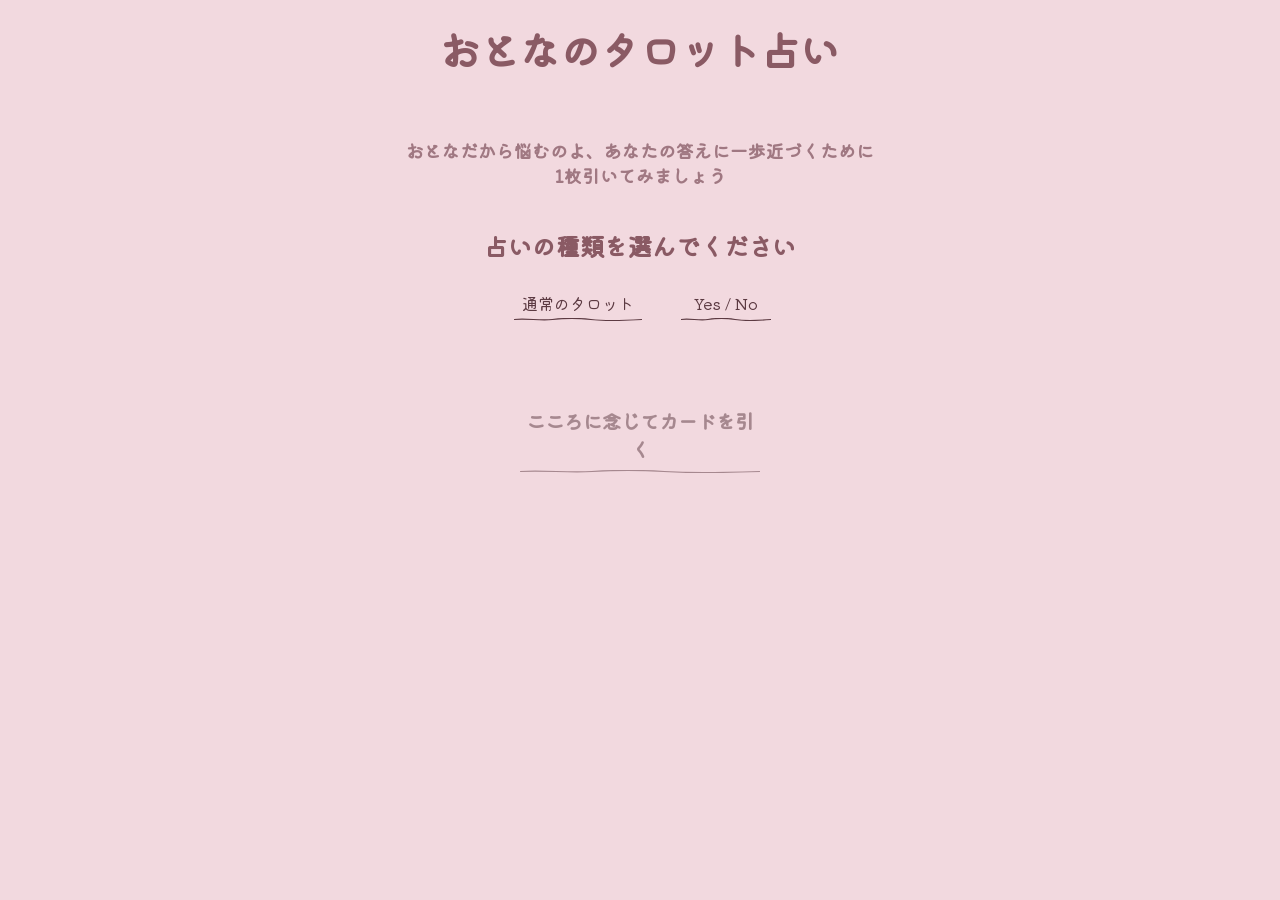
==== index.html @ d060e123 "Update index.html" ====
<!DOCTYPE html>
<html lang="ja">

<head>
  <meta charset="UTF-8">
  <meta name="viewport" content="width=device-width, initial-scale=1.0">
  <title>タロット占い - 大アルカナ1枚引き</title>
  <link rel="preconnect" href="https://fonts.googleapis.com">
  <link rel="preconnect" href="https://fonts.gstatic.com" crossorigin>
  <link href="https://fonts.googleapis.com/css2?family=Zen+Old+Mincho:wght@400;500;600;700;900&display=swap" rel="stylesheet">
  <link href="https://fonts.googleapis.com/css2?family=Kiwi+Maru:wght@300;400;500&display=swap" rel="stylesheet">
  <link rel="stylesheet" href="style.css">
</head>

<body>
  <div class="container">
    <header>
      <h1 id="resetTitle" style="cursor: pointer;">おとなのタロット占い</h1>
      <div style="height:50px; display: block;"></div>
      <h2>おとなだから悩むのよ、あなたの答えに一歩近づくために</h2>
      <h2>1枚引いてみましょう</h2>
    </header>

    <section class="mode-section">
      <h2>占いの種類を選んでください</h2>
      <div class="mode-buttons">
        <button id="normalModeBtn" class="theme-btn">通常のタロット</button>
        <button id="yesnoModeBtn" class="theme-btn">Yes / No</button>
      </div>
    </section>

    <section class="theme-section" id="themeSection" style="display: none;">
      <h2>お題を選んでください</h2>
      <div class="theme-buttons" id="themeButtons">
        <!-- JSで生成 -->
      </div>
    </section>

    <section class="draw-section">
      <button id="drawButton" class="draw-btn" disabled>こころに念じてカードを引く</button>
    </section>

    <section class="result-section" id="resultSection" style="display: none;">
      <div class="card-container">
        <img id="cardImage" src="" alt="タロットカード" class="card-image">
        <div id="positionBadge" class="position-badge"></div>
      </div>
      <div class="card-info">
        <h2 id="cardName"></h2>
        <p id="cardNameEn" class="card-en"></p>
        <div class="interpretation">
          <h3 id="themeLabel"></h3>
          <p id="interpretationText"></p>
        </div>
      </div>
      <button id="redrawButton" class="draw-btn secondary">最初に戻る</button>
    </section>
  </div>

  <script src="script.js"></script>
</body>
</html>
---- style.css ----
* {
  box-sizing: border-box;
  margin: 0;
  padding: 0;
}

body {
  font-family: 'Kiwi Maru', serif;
  background: #f2d9df;
  color: #5c3a42;
  min-height: 100vh;
  padding: 20px;
}

.container {
  max-width: 800px;
  margin: 0 auto;
}

header {
  text-align: center;
  margin-bottom: 40px;
}

header h1 {
  font-size: 2.5rem;
  margin-bottom: 10px;
  color: #8a5a64;
  text-shadow: none;
}

header p,
header h2 {
  font-size: 1.1rem;
  color: #a07882;
}

.mode-section {
  text-align: center;
  margin-bottom: 40px;
}

.mode-section h2 {
  text-align: center;
  margin-bottom: 16px;
  color: #8a5a64;
}

.mode-buttons {
  display: flex;
  flex-wrap: wrap;
  gap: 12px;
  justify-content: center;
}

.theme-section, .draw-section, .result-section {
  background: transparent;
  border-radius: 0;
  padding: 24px;
  margin-bottom: 24px;
  border: none;
  box-shadow: none;
}

.theme-section h2, .card-info h2 {
  margin-bottom: 16px;
  text-align: center;
  color: #8a5a64;
}

.theme-buttons {
  display: flex;
  flex-wrap: wrap;
  gap: 12px;
  justify-content: center;
}

.theme-btn {
  padding: 12px 24px;
  background: transparent;
  border: none;
  appearance: none;
  color: #5c3a42;
  cursor: pointer;
  font-size: 1rem;
  font-family: 'Kiwi Maru', serif;
  transition: all 0.3s;
  position: relative;
}

.theme-btn:hover,
.theme-btn.active {
  color: #4a2c32;
  transform: translateY(-2px);
}

.draw-btn {
  display: block;
  width: 100%;
  max-width: 300px;
  margin: 0 auto;
  padding: 16px 32px;
  background: transparent;
  border: none;
  appearance: none;
  color: #5c3a42;
  font-size: 1.2rem;
  font-weight: bold;
  font-family: 'Kiwi Maru', serif;
  cursor: pointer;
  transition: all 0.3s;
  position: relative;
}

.draw-btn:hover:not(:disabled) {
  color: #4a2c32;
  transform: translateY(-3px);
}

.draw-btn:disabled {
  opacity: 0.5;
  cursor: not-allowed;
}

.draw-btn.secondary {
  margin-top: 20px;
}

.result-section {
  text-align: center;
}

.card-container {
  position: relative;
  display: inline-block;
  margin-bottom: 20px;
  width: 280px;
  aspect-ratio: 2 / 3;
  background: transparent;
}

.card-image {
  max-width: 280px;
  width: 100%;
  height: auto;
  border-radius: 12px;
  box-shadow: 0 10px 30px rgba(140, 80, 100, 0.2);
  transition: transform 0.6s;
  display: block;
}

.card-image.reversed {
  transform: rotate(180deg);
}

.position-badge {
  position: absolute;
  top: 10px;
  right: 10px;
  background: rgba(92, 58, 66, 0.85);
  color: #fff;
  padding: 6px 12px;
  border-radius: 20px;
  font-size: 0.9rem;
  font-weight: bold;
}

.card-en {
  color: #a07882;
  margin-bottom: 16px;
  font-style: italic;
}

.interpretation {
  background: transparent;
  border-radius: 0;
  padding: 20px;
  margin-top: 16px;
  text-align: left;
  border: none;
}

.interpretation h3 {
  color: #8a5a64;
  margin-bottom: 10px;
}

.interpretation p {
  line-height: 1.7;
  font-size: 1.05rem;
  color: #5c3a42;
}

.theme-btn::after,
.draw-btn::after {
  content: "";
  position: absolute;
  left: 10%;
  bottom: 6px;
  width: 80%;
  height: 3px;
  background: url("data:image/svg+xml,%3Csvg xmlns='http://www.w3.org/2000/svg' viewBox='0 0 100 4' preserveAspectRatio='none'%3E%3Cpath d='M0,2 C10,0 20,4 30,2 S50,0 60,2 S80,4 100,2' stroke='%235c3a42' stroke-width='1.5' fill='none'/%3E%3C/svg%3E") no-repeat center;
  background-size: 100% 100%;
  pointer-events: none;
}

.loading {
  text-align: center;
  padding: 40px 20px;
  font-size: 1.1rem;
  color: #8a5a64;
}

@media (max-width: 600px) {
  header h1 {
    font-size: 2rem;
  }
  .card-container {
    width: 220px;
  }
  .card-image {
    max-width: 220px;
  }
}
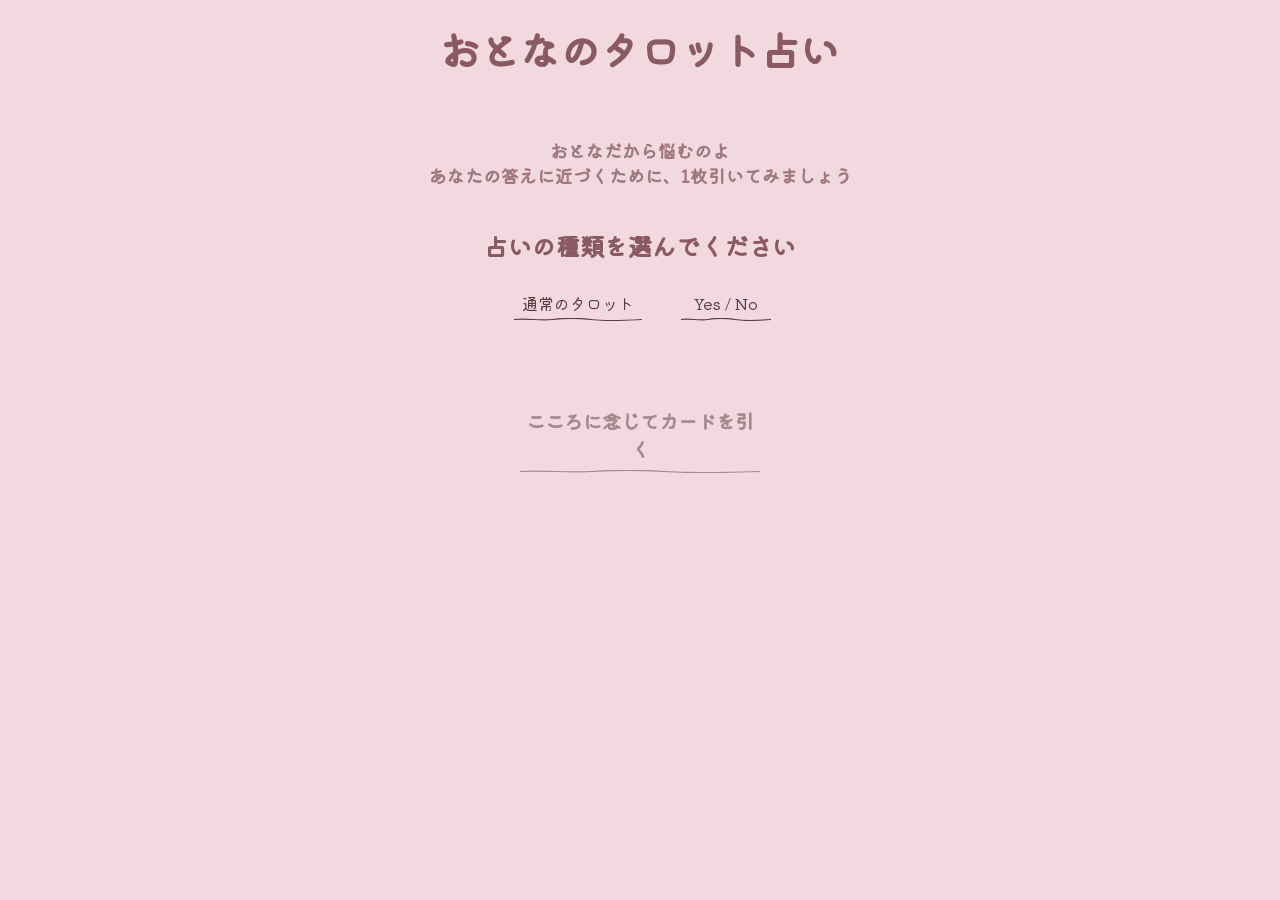
==== commit afb2d2fa: "Update headings for clarity in index.html" ====
--- a/index.html
+++ b/index.html
@@ -17,8 +17,8 @@
     <header>
       <h1 id="resetTitle" style="cursor: pointer;">おとなのタロット占い</h1>
       <div style="height:50px; display: block;"></div>
-      <h2>おとなだから悩むのよ、あなたの答えに一歩近づくために</h2>
-      <h2>1枚引いてみましょう</h2>
+      <h2>おとなだから悩むのよ</h2>
+      <h2>あなたの答えに近づくために、1枚引いてみましょう</h2>
     </header>
 
     <section class="mode-section">
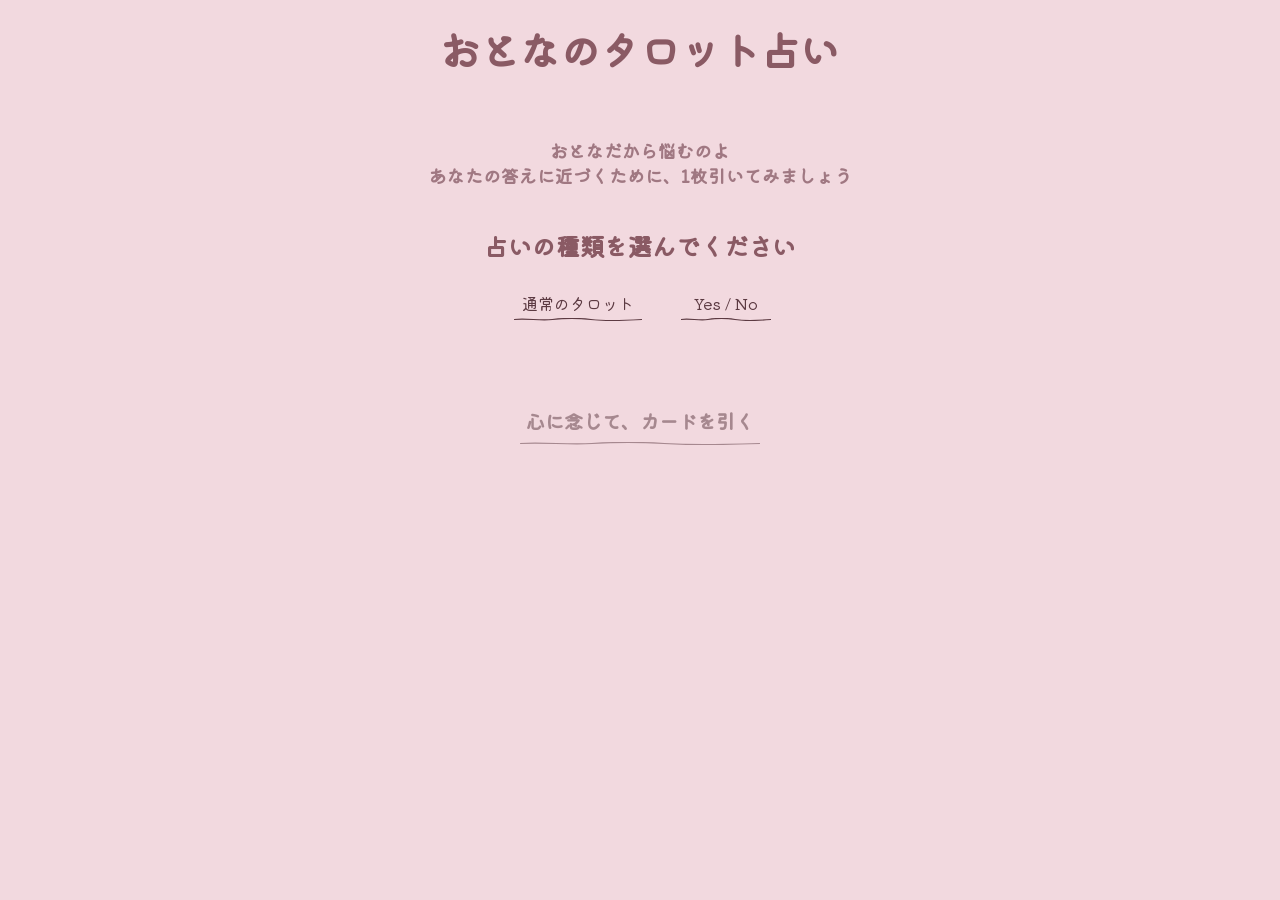
==== commit 80c88c5c: "Update button text in draw section" ====
--- a/index.html
+++ b/index.html
@@ -37,7 +37,7 @@
     </section>
 
     <section class="draw-section">
-      <button id="drawButton" class="draw-btn" disabled>こころに念じてカードを引く</button>
+      <button id="drawButton" class="draw-btn" disabled>心に念じて、カードを引く</button>
     </section>
 
     <section class="result-section" id="resultSection" style="display: none;">
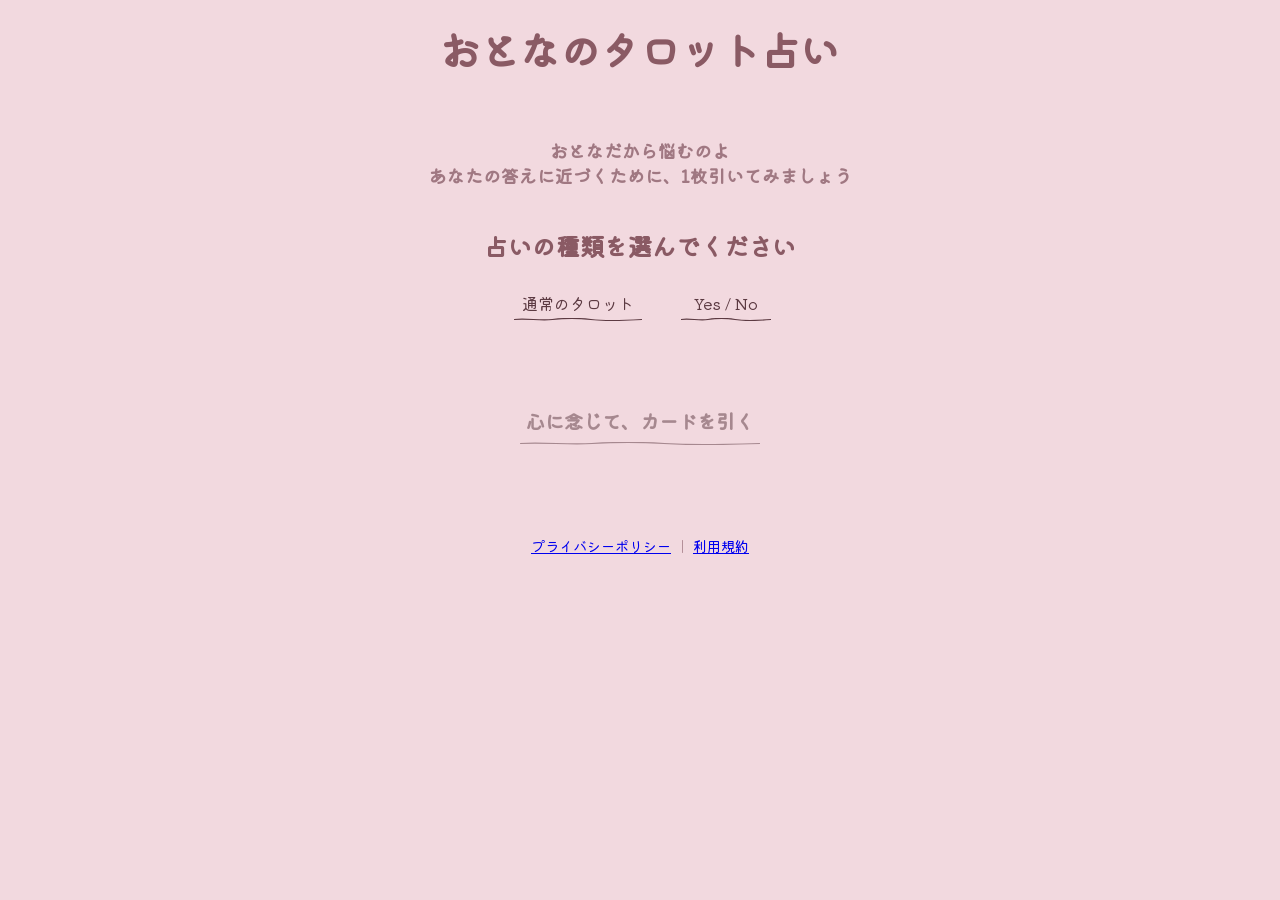
==== commit de1bbab0: "Add footer with privacy and terms links" ====
--- a/index.html
+++ b/index.html
@@ -57,6 +57,12 @@
     </section>
   </div>
 
+
+  <footer style="text-align: center; margin-top: 60px; font-size: 0.9rem; color: #a07882;">
+  <a href="privacy.html">プライバシーポリシー</a> ｜ <a href="terms.html">利用規約</a>
+</footer>
+
+  
   <script src="script.js"></script>
 </body>
 </html>
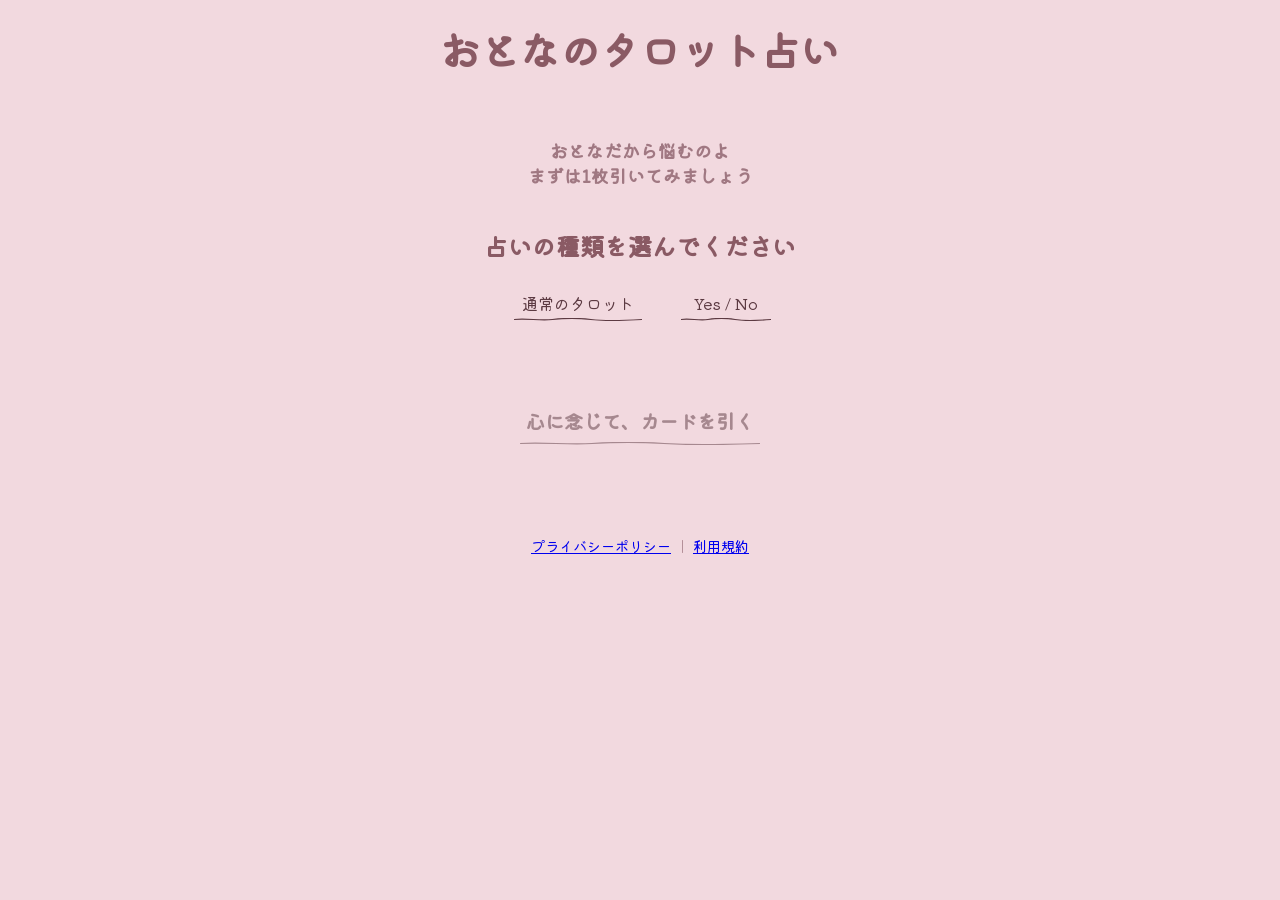
==== commit 65c47972: "Update index.html" ====
--- a/index.html
+++ b/index.html
@@ -18,7 +18,7 @@
       <h1 id="resetTitle" style="cursor: pointer;">おとなのタロット占い</h1>
       <div style="height:50px; display: block;"></div>
       <h2>おとなだから悩むのよ</h2>
-      <h2>あなたの答えに近づくために、1枚引いてみましょう</h2>
+      <h2>まずは1枚引いてみましょう</h2>
     </header>
 
     <section class="mode-section">
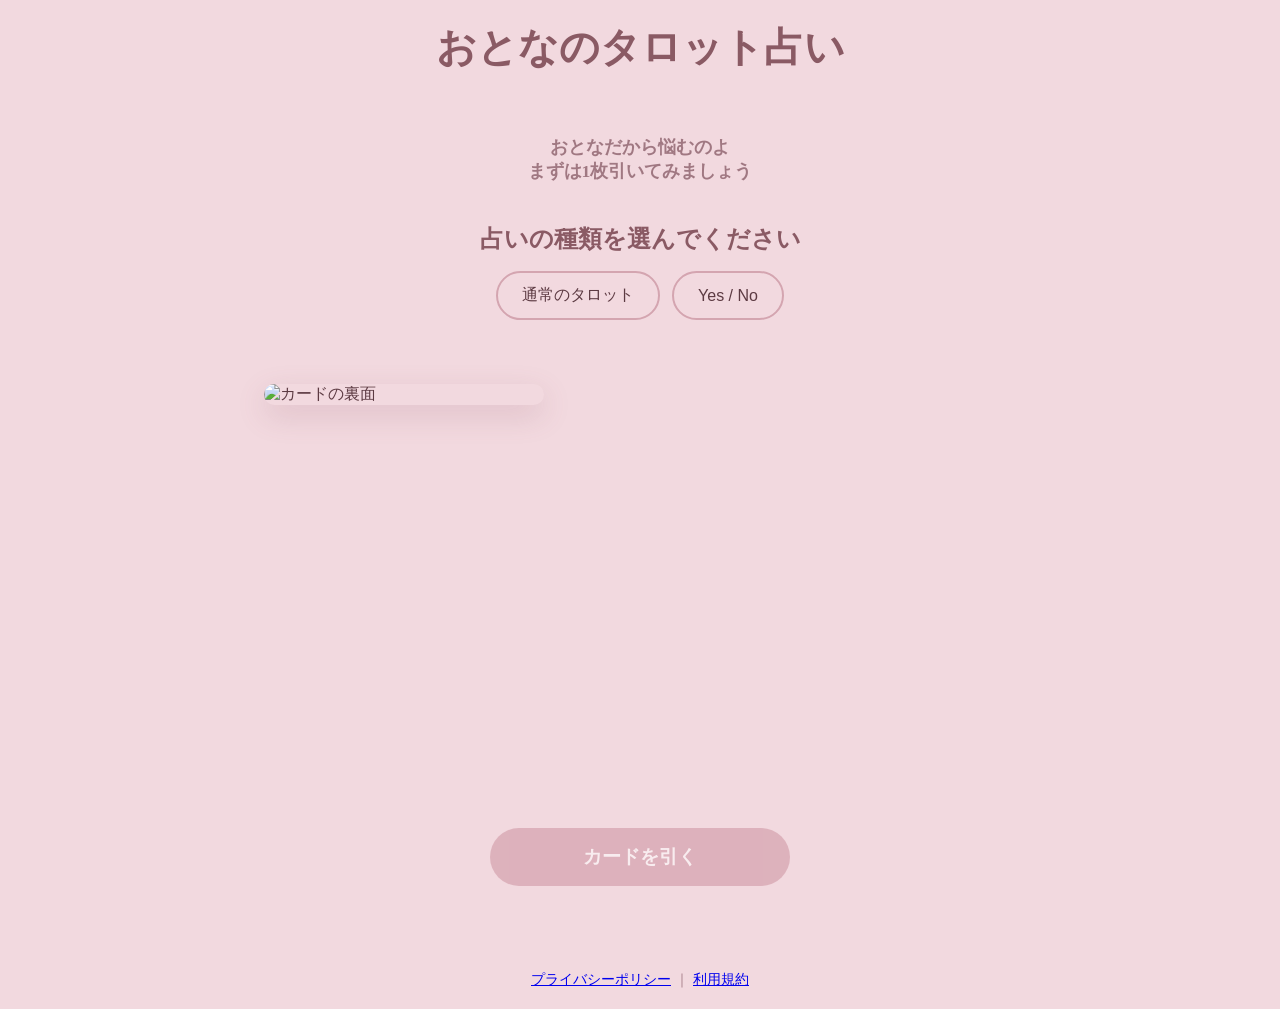
==== commit 9fbebf44: "Update index.html" ====
--- a/index.html
+++ b/index.html
@@ -36,9 +36,12 @@
       </div>
     </section>
 
-    <section class="draw-section">
-      <button id="drawButton" class="draw-btn" disabled>心に念じて、カードを引く</button>
-    </section>
+<section class="draw-section">
+  <div class="card-container" style="margin-bottom: 24px;">
+    <img src="images/card_back.jpg" alt="カードの裏面" class="card-image">
+  </div>
+  <button id="drawButton" class="draw-btn" disabled>カードを引く</button>
+</section>
 
     <section class="result-section" id="resultSection" style="display: none;">
       <div class="card-container">
--- a/style.css
+++ b/style.css
@@ -5,11 +5,15 @@
 }
 
 body {
-  font-family: 'Kiwi Maru', serif;
+  font-family: sans-serif;
   background: #f2d9df;
   color: #5c3a42;
   min-height: 100vh;
   padding: 20px;
+}
+
+h1, h2, h3, h4, h5 {
+  font-family: 'Zen Old Mincho', serif;
 }
 
 .container {
@@ -77,19 +81,20 @@
 
 .theme-btn {
   padding: 12px 24px;
-  background: transparent;
-  border: none;
-  appearance: none;
-  color: #5c3a42;
+  background: #f2d9df;
+  border: 2px solid #d4a5b0;
+  color: #5c3a42;
+  border-radius: 30px;
   cursor: pointer;
   font-size: 1rem;
-  font-family: 'Kiwi Maru', serif;
+  font-family: sans-serif;
   transition: all 0.3s;
-  position: relative;
 }
 
 .theme-btn:hover,
 .theme-btn.active {
+  background: #e8c4cc;
+  border-color: #c98b9a;
   color: #4a2c32;
   transform: translateY(-2px);
 }
@@ -100,20 +105,19 @@
   max-width: 300px;
   margin: 0 auto;
   padding: 16px 32px;
-  background: transparent;
+  background: #c98b9a;
+  color: #fff;
   border: none;
-  appearance: none;
-  color: #5c3a42;
+  border-radius: 30px;
   font-size: 1.2rem;
   font-weight: bold;
-  font-family: 'Kiwi Maru', serif;
+  font-family: sans-serif;
   cursor: pointer;
   transition: all 0.3s;
-  position: relative;
 }
 
 .draw-btn:hover:not(:disabled) {
-  color: #4a2c32;
+  background: #b87a89;
   transform: translateY(-3px);
 }
 
@@ -123,7 +127,14 @@
 }
 
 .draw-btn.secondary {
+  background: #f2d9df;
+  color: #5c3a42;
+  border: 2px solid #d4a5b0;
   margin-top: 20px;
+}
+
+.draw-btn.secondary:hover {
+  background: #e8c4cc;
 }
 
 .result-section {
@@ -191,24 +202,19 @@
   color: #5c3a42;
 }
 
-.theme-btn::after,
-.draw-btn::after {
-  content: "";
-  position: absolute;
-  left: 10%;
-  bottom: 6px;
-  width: 80%;
-  height: 3px;
-  background: url("data:image/svg+xml,%3Csvg xmlns='http://www.w3.org/2000/svg' viewBox='0 0 100 4' preserveAspectRatio='none'%3E%3Cpath d='M0,2 C10,0 20,4 30,2 S50,0 60,2 S80,4 100,2' stroke='%235c3a42' stroke-width='1.5' fill='none'/%3E%3C/svg%3E") no-repeat center;
-  background-size: 100% 100%;
-  pointer-events: none;
-}
-
 .loading {
   text-align: center;
   padding: 40px 20px;
   font-size: 1.1rem;
   color: #8a5a64;
+}
+
+footer {
+  text-align: center;
+  margin-top: 60px;
+  font-size: 0.9rem;
+  color: #a07882;
+  font-family: sans-serif;
 }
 
 @media (max-width: 600px) {
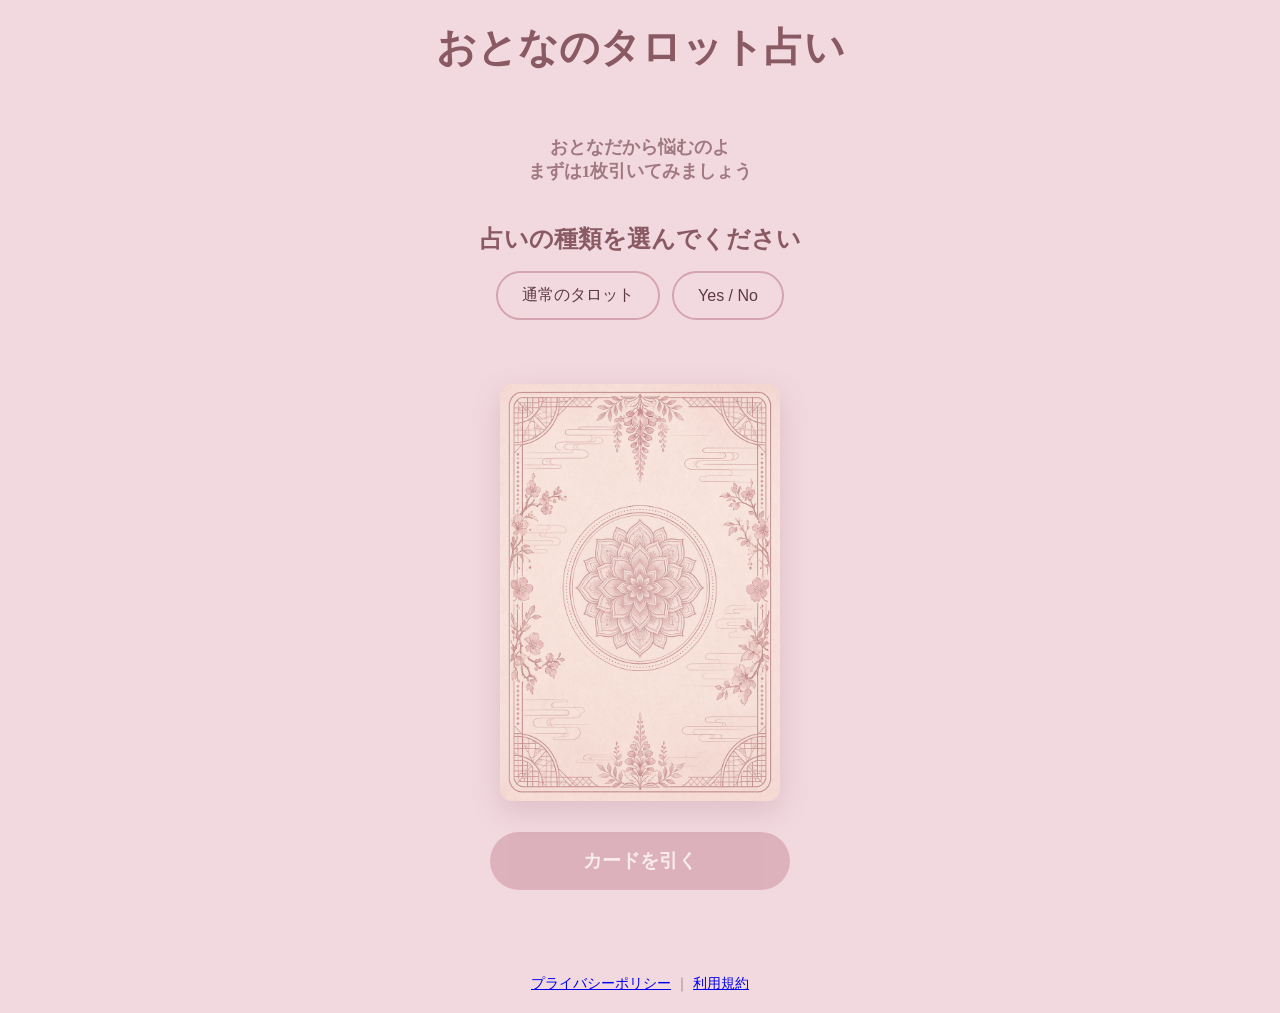
==== commit fa138c6f: "Update index.html" ====
--- a/index.html
+++ b/index.html
@@ -37,7 +37,7 @@
     </section>
 
 <section class="draw-section">
-  <div class="card-container" style="margin-bottom: 24px;">
+  <div class="card-container" id="cardBackContainer" style="margin-bottom: 24px; cursor: pointer;">
     <img src="images/card_back.jpg" alt="カードの裏面" class="card-image">
   </div>
   <button id="drawButton" class="draw-btn" disabled>カードを引く</button>
--- a/style.css
+++ b/style.css
@@ -228,3 +228,13 @@
     max-width: 220px;
   }
 }
+
+.theme-section, .draw-section, .result-section {
+  background: transparent;
+  border-radius: 0;
+  padding: 24px;
+  margin-bottom: 24px;
+  border: none;
+  box-shadow: none;
+  text-align: center;
+}
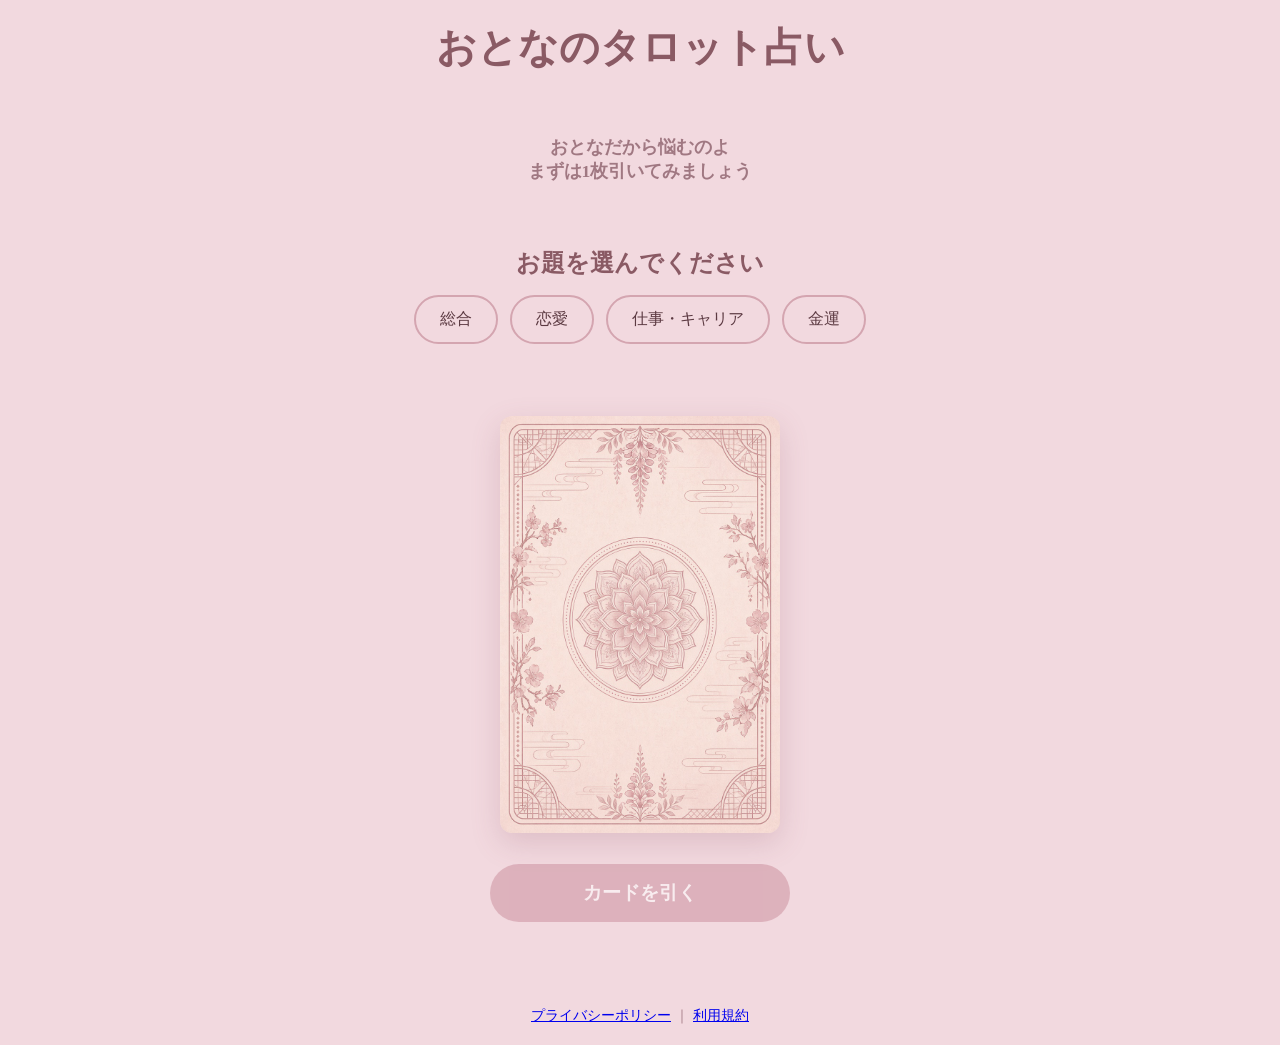
==== commit a1dd27fa: "Refactor HTML structure and remove unused sections" ====
--- a/index.html
+++ b/index.html
@@ -21,27 +21,19 @@
       <h2>まずは1枚引いてみましょう</h2>
     </header>
 
-    <section class="mode-section">
-      <h2>占いの種類を選んでください</h2>
-      <div class="mode-buttons">
-        <button id="normalModeBtn" class="theme-btn">通常のタロット</button>
-        <button id="yesnoModeBtn" class="theme-btn">Yes / No</button>
-      </div>
-    </section>
-
-    <section class="theme-section" id="themeSection" style="display: none;">
+    <section class="theme-section" id="themeSection">
       <h2>お題を選んでください</h2>
       <div class="theme-buttons" id="themeButtons">
         <!-- JSで生成 -->
       </div>
     </section>
 
-<section class="draw-section">
-  <div class="card-container" id="cardBackContainer" style="margin-bottom: 24px; cursor: pointer;">
-    <img src="images/card_back.jpg" alt="カードの裏面" class="card-image">
-  </div>
-  <button id="drawButton" class="draw-btn" disabled>カードを引く</button>
-</section>
+    <section class="draw-section">
+      <div class="card-container" id="cardBackContainer" style="margin-bottom: 24px; cursor: pointer;">
+        <img src="images/card_back.jpg" alt="カードの裏面" class="card-image">
+      </div>
+      <button id="drawButton" class="draw-btn" disabled>カードを引く</button>
+    </section>
 
     <section class="result-section" id="resultSection" style="display: none;">
       <div class="card-container">
@@ -60,12 +52,10 @@
     </section>
   </div>
 
+  <footer style="text-align: center; margin-top: 60px; font-size: 0.9rem; color: #a07882;">
+    <a href="privacy.html">プライバシーポリシー</a> ｜ <a href="terms.html">利用規約</a>
+  </footer>
 
-  <footer style="text-align: center; margin-top: 60px; font-size: 0.9rem; color: #a07882;">
-  <a href="privacy.html">プライバシーポリシー</a> ｜ <a href="terms.html">利用規約</a>
-</footer>
-
-  
   <script src="script.js"></script>
 </body>
 </html>
